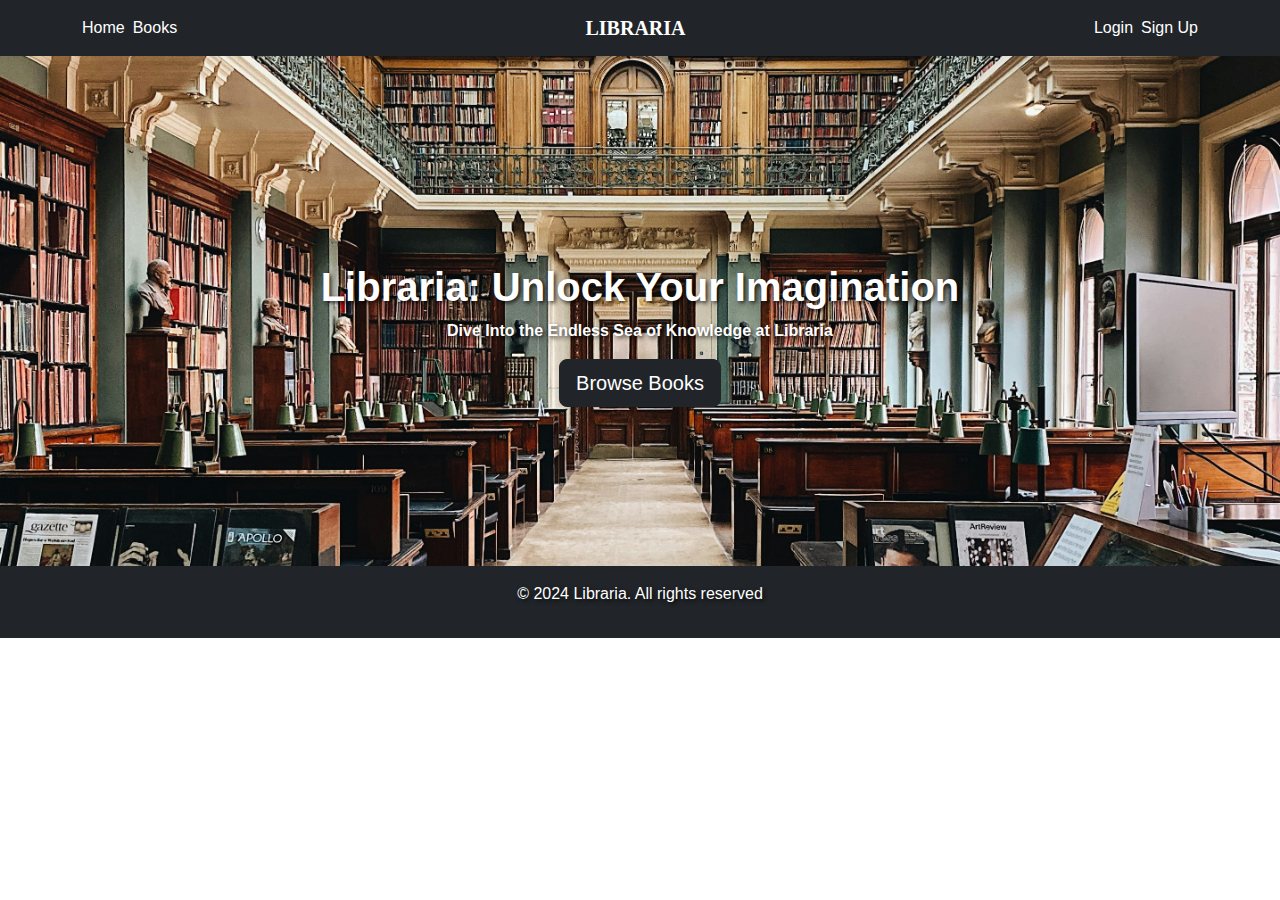
==== index.html @ 5813cc21 "library" ====
<!DOCTYPE html>
<html lang="en">
<head>
    <meta charset="UTF-8">
    <meta name="viewport" content="width=device-width, initial-scale=1.0">
    <title>Libraria</title>
    <link href="https://cdn.jsdelivr.net/npm/bootstrap@5.3.0-alpha1/dist/css/bootstrap.min.css" rel="stylesheet">
    <script src="https://cdn.jsdelivr.net/npm/bootstrap@5.3.0-alpha1/dist/js/bootstrap.bundle.min.js"></script>
    <link rel="stylesheet" href="style.css">
</head>
<body>
    <nav class="navbar navbar-expand-lg navbar-dark bg-dark">
        <div class="container">
            <div class="d-flex me-auto text-white">
                <a class="nav-link" href="index.html">Home</a>
                <a class="nav-link ms-2" href="books.html">Books</a>
            </div>
            <a class="navbar-brand mx-auto" href="index.html" style="font-family: 'Playfair Display', serif; font-weight: 900;">LIBRARIA</a>
            <div class="d-flex ms-auto text-white">
                <a class="nav-link me-2" href="login.html">Login</a>
                <a class="nav-link" href="signup.html">Sign Up</a>
            </div>
        </div>
    </nav>
    
    <header class="custom-header">
        <div class="container text-center text-white d-flex align-items-center justify-content-center" style="height: 100%;">
            <div class="jumbotron text-center p-5 rounded mt-5">
            <h1 class="display fw-bold">Libraria: Unlock Your Imagination</h1>
            <p class="display fw-bold">Dive Into the Endless Sea of Knowledge at Libraria</p>
            <a href="books.html" class="btn btn-dark btn-lg">Browse Books</a>
        </div>
        </div>
    </header>  
   
    <footer class="bg-dark text-center text-white py-3">
        <p>© 2024 Libraria. All rights reserved</p>
    </footer>
</body>
</html>
---- style.css ----
body {
    font-family: 'Arial', sans-serif;
    
}

.custom-header {
    height: 510px; 
    background-image: url('images/background\ librabry.jpg'); 
    background-size: cover; 
    background-position: center; 
    background-repeat: no-repeat; 
    display: flex; 
    align-items: center; 
    justify-content: center; 
    color: white; 
  }

  .custom-header h1 ,p{
    text-shadow: 2px 2px 4px rgba(0, 0, 0, 0.8);
  }
  
  .container1 {
    height: 510px; 
    background-image: url('images/background\ librabry.jpg'); 
    background-size: cover; 
    background-position: center; 
    background-repeat: no-repeat;
    display: flex; 
    align-items: center; 
    justify-content: center; 
    color: white; 
  }
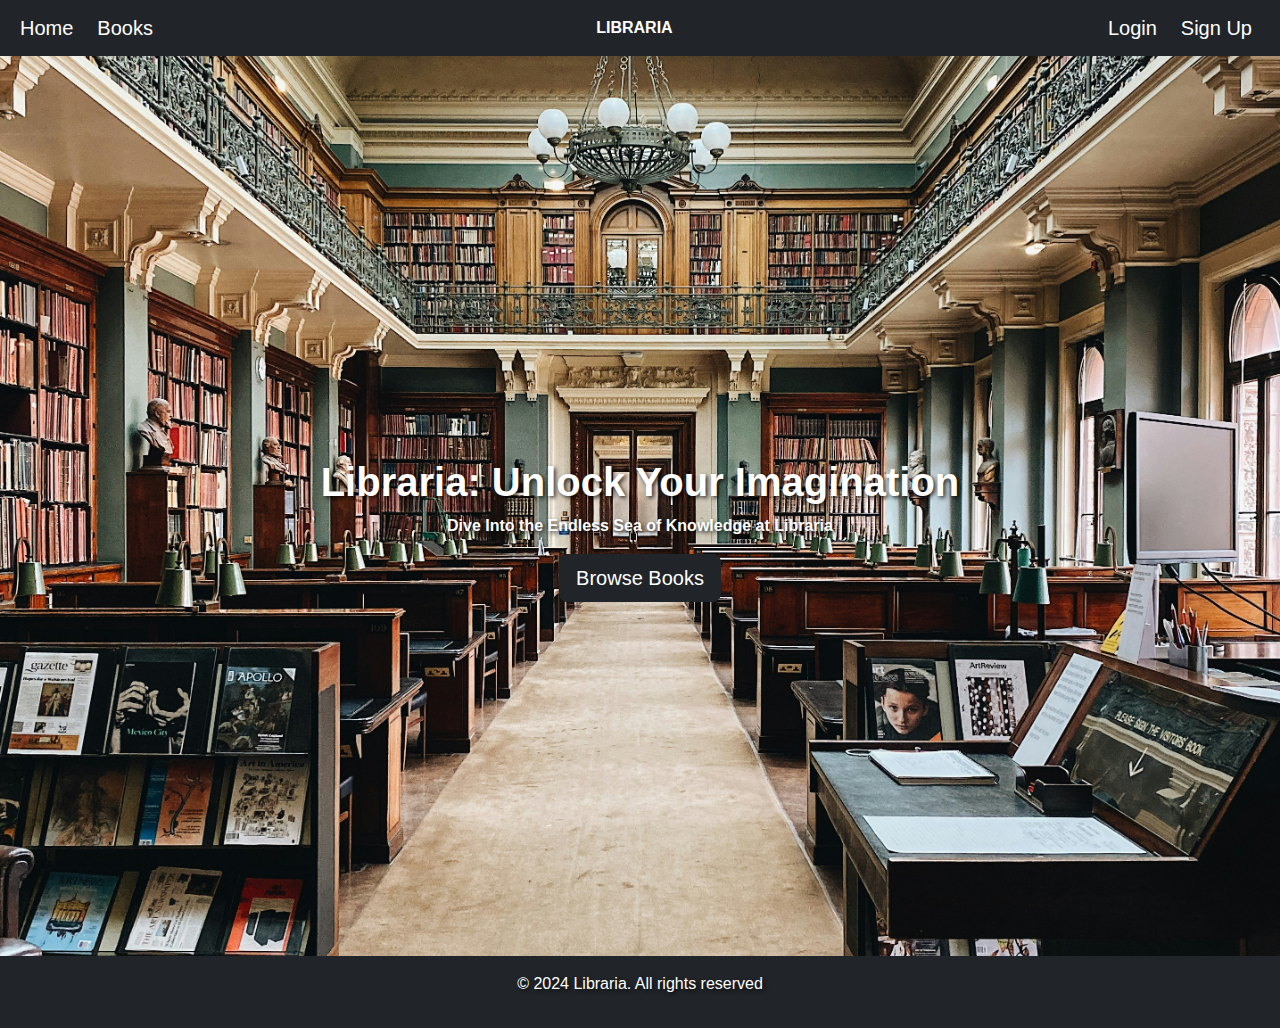
==== commit 20c42fbd: "nav" ====
--- a/index.html
+++ b/index.html
@@ -10,15 +10,26 @@
 </head>
 <body>
     <nav class="navbar navbar-expand-lg navbar-dark bg-dark">
-        <div class="container">
-            <div class="d-flex me-auto text-white">
-                <a class="nav-link" href="index.html">Home</a>
-                <a class="nav-link ms-2" href="books.html">Books</a>
-            </div>
-            <a class="navbar-brand mx-auto" href="index.html" style="font-family: 'Playfair Display', serif; font-weight: 900;">LIBRARIA</a>
-            <div class="d-flex ms-auto text-white">
-                <a class="nav-link me-2" href="login.html">Login</a>
-                <a class="nav-link" href="signup.html">Sign Up</a>
+        <div class="container-fluid">
+            <button class="navbar-toggler" type="button" data-bs-toggle="collapse" data-bs-target="#navbarContent" aria-controls="navbarContent" aria-expanded="false" aria-label="Toggle navigation">
+                <span class="navbar-toggler-icon"></span>
+            </button>
+            <div class="collapse navbar-collapse" id="navbarContent">
+                <a class="navbar-brand d-flex align-items-center" href="index.html">
+                    <i class="bi bi-house me-2"></i> Home
+                </a>
+                <a class="navbar-brand d-flex align-items-center" href="books.html">
+                    <i class="bi bi-book me-2"></i> Books
+                </a>
+                <div class="mx-auto text-center">
+                    <span class="navbar-text text-white fw-bold">LIBRARIA</span>
+                </div>
+                <a class="navbar-brand d-flex align-items-center" href="login.html">
+                    <i class="bi bi-box-arrow-in-right me-2"></i> Login
+                </a>
+                <a class="navbar-brand d-flex align-items-center" href="signup.html">
+                    <i class="bi bi-person-plus me-2"></i> Sign Up
+                </a>
             </div>
         </div>
     </nav>
--- a/style.css
+++ b/style.css
@@ -4,11 +4,12 @@
 }
 
 .custom-header {
-    height: 510px; 
+    height: 100vh; 
     background-image: url('images/background\ librabry.jpg'); 
     background-size: cover; 
     background-position: center; 
     background-repeat: no-repeat; 
+    background-attachment: fixed;
     display: flex; 
     align-items: center; 
     justify-content: center; 
